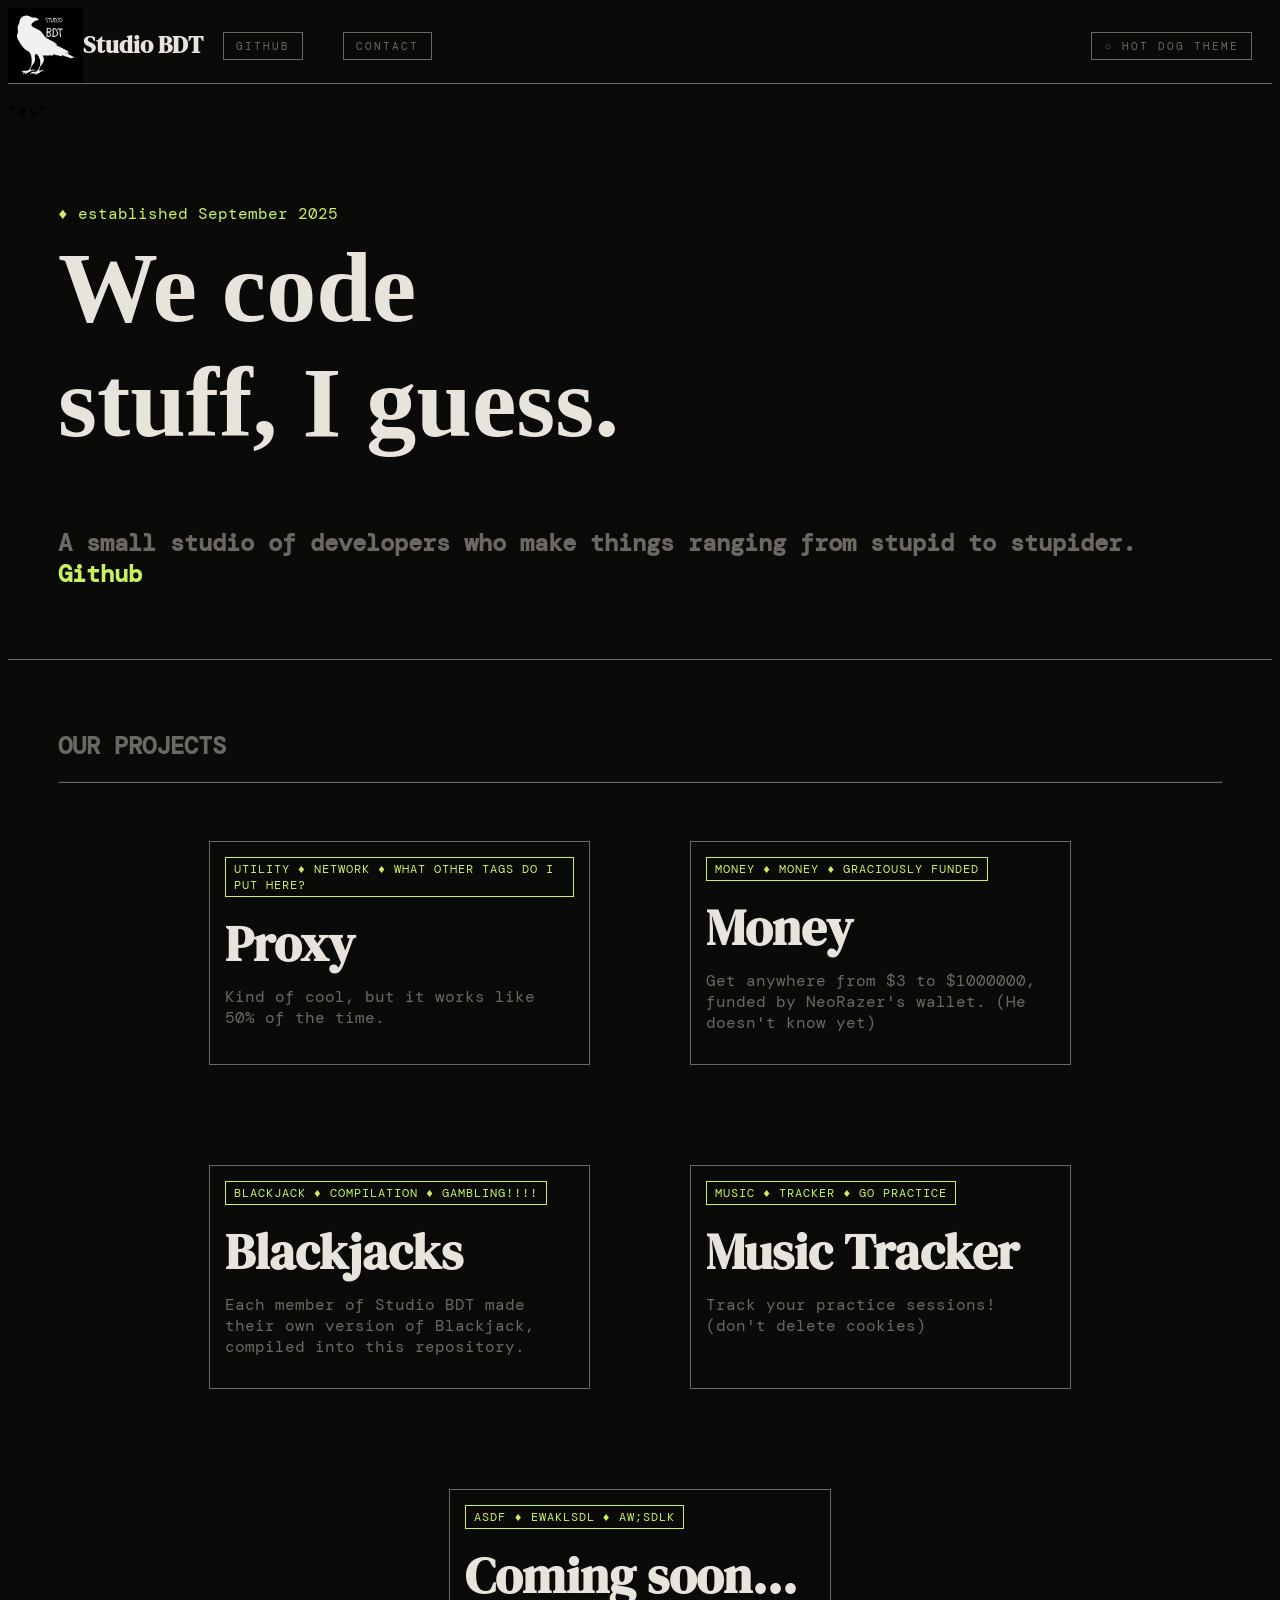
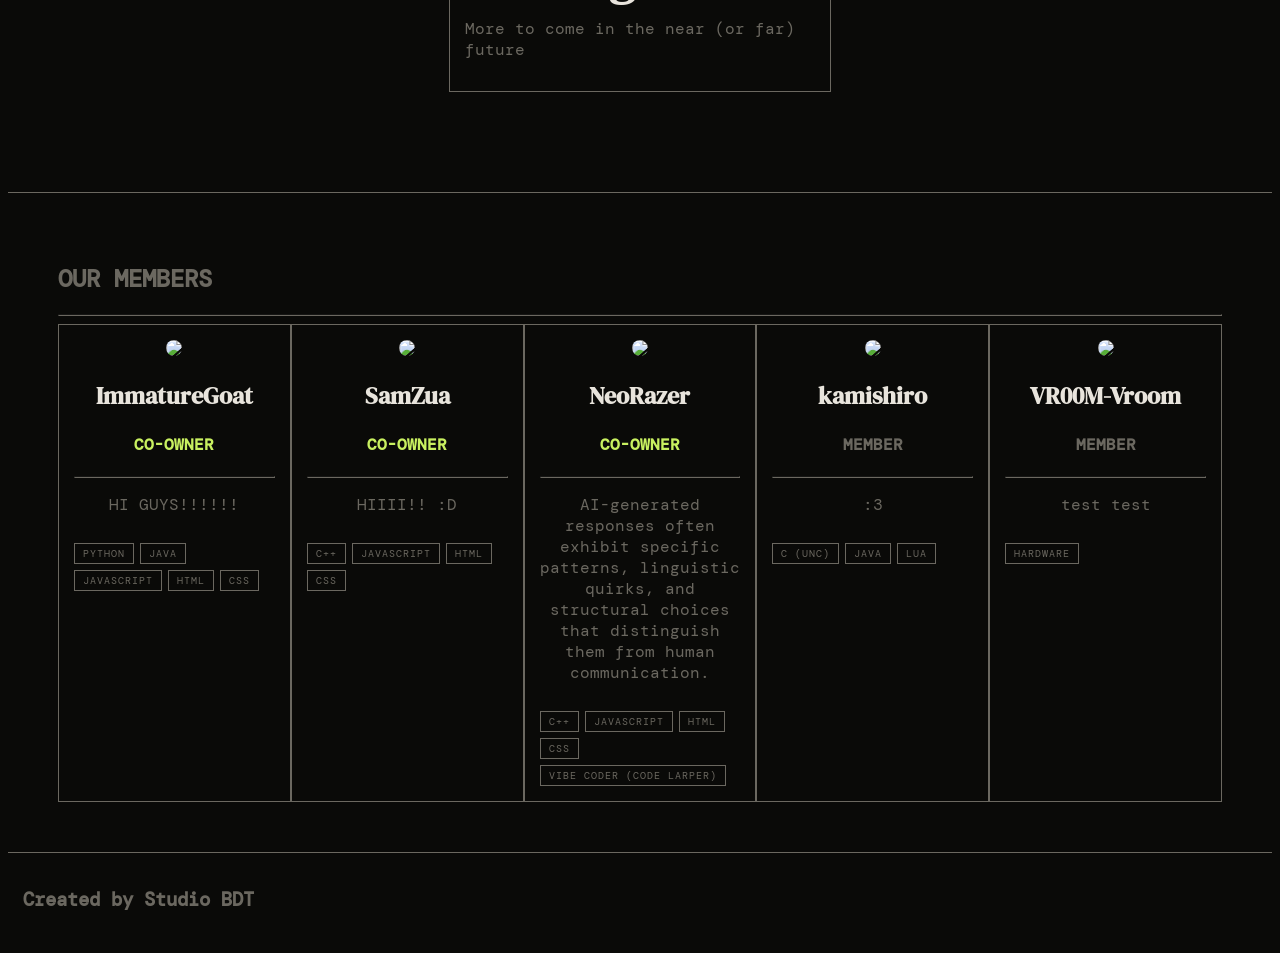
==== index.html @ c5615174 "linked indv cards" ====
<!-- guys start working -->
<!DOCTYPE html>
<html lang="en">
<head>
    <meta charset="UTF-8">
    <meta name="viewport" content="width=device-width, initial-scale=1.0">

    <link rel="icon" href="bdt-logo.png" type="image/x-icon">
    <link rel="stylesheet" href="styles.css">

    <title>Studio BDT</title>
</head>
<body>
    <nav>
        <img src="bdt-logo.png">
        <h1 class="serif">Studio BDT</h1>
        <a class="mono border-animation" href="https://github.com/studio-bdt">Github</a>
        <a class="mono border-animation" href="https://docs.google.com/forms/d/e/1FAIpQLSflNZAEpSGVpIdIn2CWD-7pyE_ZTtMpRmG-bvJq_-3tME3ozg/viewform?usp=publish-editor">Contact</a>

        <button class="toggle mono border-animation">○ Hot dog theme</button>
    </nav>

    <p class="mono">test</p>

    <div class="hero">
        <p class="mono">♦ established September 2025</p>
        <h1>We code stuff, I guess. </h1>
        <h2 class="mono">A small studio of developers who make things ranging from stupid to stupider. <a class="github" href="https://github.com/studio-bdt">Github</a></h2>
    </div>

    <div class="projects">
        <h2 class="mono">OUR PROJECTS</h2> 

        <hr>

        <div class="cardholder">
            <div class="card card-animation">
                <span class="mono tag">Utility ♦ Network ♦ What other tags do I put here?</span>
                <h2 class="serif">Proxy</h2>
                <p class="mono">Kind of cool, but it works like 50% of the time. </p>
                <a class="card-link" href="https://bdt-asdf.vercel.app"></a>
            </div>
            </a>

            <div class="card card-animation">
                <span class="mono tag">Money ♦ Money ♦ Graciously funded</span>
                <h2 class="serif">Money</h2>
                <p class="mono">Get anywhere from $3 to $1000000, funded by NeoRazer's wallet. (He doesn't know yet)</p>
                <a class="card-link" href="money.html"></a>
            </div>

            <div class="card card-animation">
                <span class="mono tag">Blackjack ♦ Compilation ♦ GAMBLING!!!!</span>
                <h2 class="serif">Blackjacks</h2>
                <p class="mono">Each member of Studio BDT made their own version of Blackjack, compiled into this repository. </p>
                <a class="card-link" href="https://github.com/studio-bdt/blackjacks"></a>
            </div>

            <div class="card card-animation">
                <span class="mono tag">Music ♦ Tracker ♦ Go practice</span>
                <h2 class="serif">Music Tracker</h2>
                <p class="mono">Track your practice sessions! (don't delete cookies)</p>
                <a class="card-link" href="https://studio-bdt.github.io/goon6"></a>
            </div>

            <div class="card card-animation">
                <span class="mono tag">asdf ♦ ewaklsdl ♦ aw;sdlk</span>
                <h2 class="serif">Coming soon...</h2>
                <p class="mono">More to come in the near (or far) future</p>
            </div>
        </div>
    </div>

    <div class="members">
        <h2 class="mono">OUR MEMBERS</h2> 
        
        <hr>

        <div class="memberholder">

            <div class="member card-animation">
                <a class="card-link" href="https://github.com/octaviustheking"></a>
                <img src="https://avatars.githubusercontent.com/u/63555728?v=4">
                <h2 class="serif">ImmatureGoat</h2>
                <h4 class="mono ownertag">Co-owner</h4>
                <hr>

                <p class="mono gray">HI GUYS!!!!!!</p>

                <div class="skills">
                    <span class="skill border-animation">Python</span>
                    <span class="skill border-animation">Java</span>
                    <span class="skill border-animation">JavaScript</span>
                    <span class="skill border-animation">HTML</span>
                    <span class="skill border-animation">CSS</span>
                </div>
            </div>

            <div class="member card-animation">
                <a class="card-link" href="https://github.com/SamuelHZhuang"></a>
                <img src="https://avatars.githubusercontent.com/u/221687211?v=4">
                <h2 class="serif">SamZua</h2>
                <h4 class="mono ownertag">Co-owner</h4>
                <hr>
                <p class="mono gray">HIIII!! :D</p>

                <div class="skills">
                    <span class="skill border-animation">C++</span>
                    <span class="skill border-animation">JavaScript</span>
                    <span class="skill border-animation">HTML</span>
                    <span class="skill border-animation">CSS</span>
                </div>
            </div>

            <div class="member card-animation">
                <a class="card-link" href="https://github.com/NeoRazer504"></a>
                <img src="https://avatars.githubusercontent.com/u/213944940?v=4">
                <h2 class="serif">NeoRazer</h2>
                <h4 class="mono ownertag">Co-owner</h4>
                <hr>
                <p class="mono gray">AI-generated responses often exhibit specific patterns, linguistic quirks, and structural choices that distinguish them from human communication.</p>
                
                <div class="skills">
                    <span class="skill border-animation">C++</span>
                    <span class="skill border-animation">JavaScript</span>
                    <span class="skill border-animation">HTML</span>
                    <span class="skill border-animation">CSS</span>
                    <span class="skill border-animation">Vibe Coder (code larper)</span>
                </div>
            </div>

            <div class="member card-animation">
                <a class="card-link" href="https://github.com/kamishiro-624"></a>
                <img src="https://avatars.githubusercontent.com/u/246406243?v=4">
                <h2 class="serif">kamishiro</h2>
                <h4 class="mono membertag">Member</h4>
                <hr>
                <p class="mono gray">:3</p>
                <div class="skills">
                    <span class="skill border-animation">C (unc)</span>
                    <span class="skill border-animation">Java</span>
                    <span class="skill border-animation">Lua</span>
                </div>
            </div>

            <div class="member card-animation">
                <a class="card-link" href="https://github.com/VR00M-Vroom"></a>
                <img src="https://avatars.githubusercontent.com/u/214061269?v=4">
                <h2 class="serif">VR00M-Vroom</h2>
                <h4 class="mono membertag">Member</h4>
                <hr>
                <p class="mono gray">test test</p>

                <div class="skills">
                    <span class="skill border-animation">Hardware</span>
                </div>
            </div>

        </div>
    </div>

    <footer>
        <h3 class="mono">Created by Studio BDT</h3>
    </footer>

    <script src="script.js"></script>
</body>
</html>
---- styles.css ----
@import url('https://fonts.googleapis.com/css2?family=DM+Serif+Display:ital@0;1&family=DM+Mono:wght@400;500&display=swap');

/* use this for normal text */
.mono {
    font-family: 'DM Mono', monospace;
}

.gray {
    color: #6b6860;
}

/* use ts for headings */
.serif {
    font-family: 'DM Serif Display', serif;
}

body {
    background-color: #0a0a08;
}

nav {
    position: sticky;
    top: 0;
    z-index: 1000;
    background-color: #0a0a08;
    color: #e8e4dc;
    display: flex;
    border-bottom: thin solid #6b6860;
    justify-content: left;
}

nav a {
    color: #6b6860;
    border: thin solid #6b6860;
    text-decoration: none;
    font-family: 'DM Mono', monospace;
    font-size: 11px;
    letter-spacing: 2px;
    text-transform: uppercase;
    padding: 6px 12px;
    margin: auto 20px auto;
    position: relative;
}
/* 
nav a::before {
  content: "";
  position: absolute;
  background: #6b6860;
  border-color: #c8f060;
  color: #0a0a08;
  width: 0;
  height: 100%;
  left: 0;
  top: 0;
  z-index: -1;
  transition: width 0.3s ease-in-out;
} */

.border-animation {
    transition: all 0.3s ease-in-out;
}

.border-animation:hover {
    z-index: 1;
    border-color: #c8f060;
    color: #c8f060;
}

.border-animation:hover::before {
    width: 100%;
}
/* 
nav a:hover {
    border-color: #c8f060;
    color: #c8f060;
    transition: background-color 0.2s;
} */

nav img {
    width: 75px;
    filter: invert(100%);
}

.toggle {
    display: flex;
    align-items: center;
    gap: 8px;
    font-family: 'DM Mono', monospace;
    font-size: 11px;
    letter-spacing: 2px;
    text-transform: uppercase;
    color: #6b6860;
    border: thin solid #6b6860;
    padding: 6px 12px;
    margin: auto 20px auto auto;
    cursor: pointer;
    background: none;
    user-select: none;
}

/* .toggle:hover {
    border-color: #c8f060;
    color: #c8f060;
    transition: background-color 0.2s;
} */

.hero {
    padding: 50px;
    border-bottom: thin solid #6b6860;
}

.hero h1 {
    color: #e8e4dc;
    font-size: 100px;
    width: 50%;
    margin-top: -10px;
}

.hero p {
    color: #c8f060;
}

.hero a {
    color: #c8f060;
    text-decoration: none;
}

.hero h2 {
    color: #6b6860;
}

.github {
    text-decoration: none;
    transition: 0.4s;
    position: relative;
}

.github::before {
    content: "";
    position: absolute;
    width: 0;
    height: 4px;
    background-color: #c8f060;
    bottom: 0;
    left: 0;
    transition: width 0.4s;
}

.github:hover::before {
    width: 100%;
}

.projects {
    padding: 50px;
    border-bottom: thin solid #6b6860;
}

.projects h2 {
    color: #6b6860;
}

hr {
    border-color: #6b6860;
}

.cardholder {
    display: flex;
    flex-wrap: wrap;
    justify-content: center;
}

.card {
    margin: 50px;
    border: thin solid #6b6860;
    padding: 15px;
    width: 30%;
    overflow: hidden;
    display: flex;
    flex-direction: column;
    position: relative;
}

/* .card:hover {
    background-color: #111110;
} */

.card-animation {
    position: relative;
    overflow: hidden;
    transition: all 0.3s ease-in-out;
    text-decoration: none;
    z-index: 1;
}

/* change the hover  color cuz rn it looks kinda ugly */

.card-animation::before,
.card-animation::after {
  content: "";
  position: absolute;
  width: 0;
  height: 0;
  border-radius: 50%;
  background: #1e1e19; 
  z-index: -1;
  opacity: 0;
  transition: all 0.4s ease-out;
}

.card-animation::before {
  top: 0;
  left: 0;
}

.card-animation::after {
  bottom: 0;
  right: 0;
}

.card-animation:hover::before,
.card-animation:hover::after {
  width: 200%;
  height: 200%;
  opacity: 0.6;
  transition: all 0.4s ease-out;
}

.card-animation:hover::before {
  top: -50%;
  left: -50%;
}

.card-animation:hover::after {
  bottom: -50%;
  right: -50%;
}

.card-link {
    content: "";
    position: absolute;
    top: 0;
    right: 0;
    bottom: 0;
    left: 0;
    z-index: 1;
}

.tag {
    display: inline-block;
    align-self: flex-start;
    font-size: 12px;
    letter-spacing: 1px;
    text-transform: uppercase;
    border: 1px solid #c8f060;
    padding: 3px 8px;
    color: #c8f060;
    white-space: normal;
    word-break: break-word;
    margin-bottom: 12px;
}

.card h2 {
    color: #e8e4dc;
    font-size: 50px;
    margin-top: 0;
    margin-bottom: 8px;
}

.card p {
    color: #6b6860;
    margin-top: 0;
}

.card a {
    color: #6b6860;
}

.card a:hover {
    color: #c8f060;
    transition: background-color 0.2s;
}

.members {
    padding: 50px;
    border-bottom: thin solid #6b6860;
}

.memberholder {
    display: flex;
    justify-content: center;
}

.member {
    padding: 15px;
    border: thin solid #6b6860;
    width: 300px;
    text-align: center;
    transition: all 0.3s ease-in-out;
}

.member:hover {
    background-color: #111110;
}

.members h2 {
    color: #6b6860;
}

.member img {
    width: 100px;
    border-radius: 50%;
}

.member h2 {
    color: #e8e4dc;
}

.member a {
    color: #6b6860;
    text-decoration: none;
    transition: all 0.3s ease-in-out;
}

.member a:hover {
    color: #c8f060;
}

.ownertag {
    text-transform: uppercase;
    color: #c8f060;
}

.membertag {
    text-transform: uppercase;
    color: #6b6860;
}

.skills {
    display: flex;
    flex-wrap: wrap;
    gap: 6px;
    margin-top: auto;
    padding-top: 12px;
}

.skill {
    display: inline-block;
    font-size: 10px;
    letter-spacing: 1px;
    text-transform: uppercase;
    border: 1px solid #6b6860;
    padding: 3px 8px;
    color: #6b6860;
    font-family: 'DM Mono', monospace;
}

footer {
    padding: 15px;
    color: #6b6860
}

body.hotdog {
    background-color: #c8240c;
}

body.hotdog nav {
    background-color: #c8240c;
    border-color: #ff6b3d;
}

body.hotdog nav a,
body.hotdog .toggle {
    color: #ffe44d;
    border-color: #ffe44d;
}

body.hotdog nav a:hover,
body.hotdog .toggle:hover {
    color: #ffffff;
    border-color: #ffffff;
    transition: background-color 0.2s;
}

body.hotdog nav img {
    filter: invert(90%) sepia(80%) saturate(400%) hue-rotate(340deg);
}

body.hotdog .hero {
    border-color: #ff6b3d;
}

body.hotdog .hero h1 {
    color: #ffe44d;
}

body.hotdog .hero p,
body.hotdog .hero a {
    color: #ffffff;
}

body.hotdog .hero h2 {
    color: #ff6b3d;
}

body.hotdog .projects {
    border-color: #ff6b3d;
}

body.hotdog .projects h2 {
    color: #ff6b3d;
}

body.hotdog .card {
    border-color: #ff6b3d;
    background-color: #a81e09;
}

body.hotdog .card h2 {
    color: #ffe44d;
}

body.hotdog .card p {
    color: #ffb347;
}

body.hotdog .card a {
    color: #ff6b3d
}

body.hotdog .card a:hover {
    color: #ffffff;
    transition: background-color 0.2s;
}

body.hotdog .tag {
    color: #ffe44d;
    border-color: #ffe44d;
}

body.hotdog .members {
    border-color: #ff6b3d;
}

body.hotdog .members h2 {
    color: #ff6b3d;
}

body.hotdog .member {
    border-color: #ff6b3d;
    background-color: #a81e09;
}

body.hotdog .member h2 {
    color: #ffe44d;
}

body.hotdog .member a {
    color: #ffb347;
}

body.hotdog .member a:hover {
    color: #ffffff;
    transition: background-color 0.2s;
}

body.hotdog .ownertag {
    color: #ffe44d;
}

body.hotdog .membertag {
    color: #ffb347;
}

body.hotdog .skills {
    border-color: #ff6b3d;
}

body.hotdog .skill {
    color: #ffb347;
    border-color: #ff6b3d;
}

body.hotdog hr {
    border-color: #ff6b3d;
}

body.hotdog footer {
    color: #ff6b3d;
}

@media (max-width: 1024px) {
    .card {
        width: 40%;
    }
}

@media (max-width: 768px) {
    nav {
        flex-wrap: wrap;
        padding: 10px;
        gap: 8px;
        align-items: center;
    }

    nav img {
        width: 55px;
    }

    nav h1 {
        font-size: 20px;
        margin-right: auto;
    }

    nav a {
        margin: 0;
        font-size: 10px;
    }

    .toggle {
        margin: 0;
        font-size: 10px;
    }

    .hero {
        padding: 30px;
    }

    .hero h1 {
        font-size: 60px;
        width: 100%;
    }

    .projects {
        padding: 30px;
    }

    .cardholder {
        flex-direction: column;
        align-items: center;
    }

    .card {
        width: 85%;
        margin: 15px auto;
    }

    .members {
        padding: 30px;
    }

    .memberholder {
        flex-direction: column;
        align-items: center;
        gap: 20px;
    }

    .member {
        width: 85%;
    }
}

@media (max-width: 480px) {
    .hero h1 {
        font-size: 42px;
    }

    .card h2 {
        font-size: 36px;
    }

    nav img {
        width: 45px;
    }
}
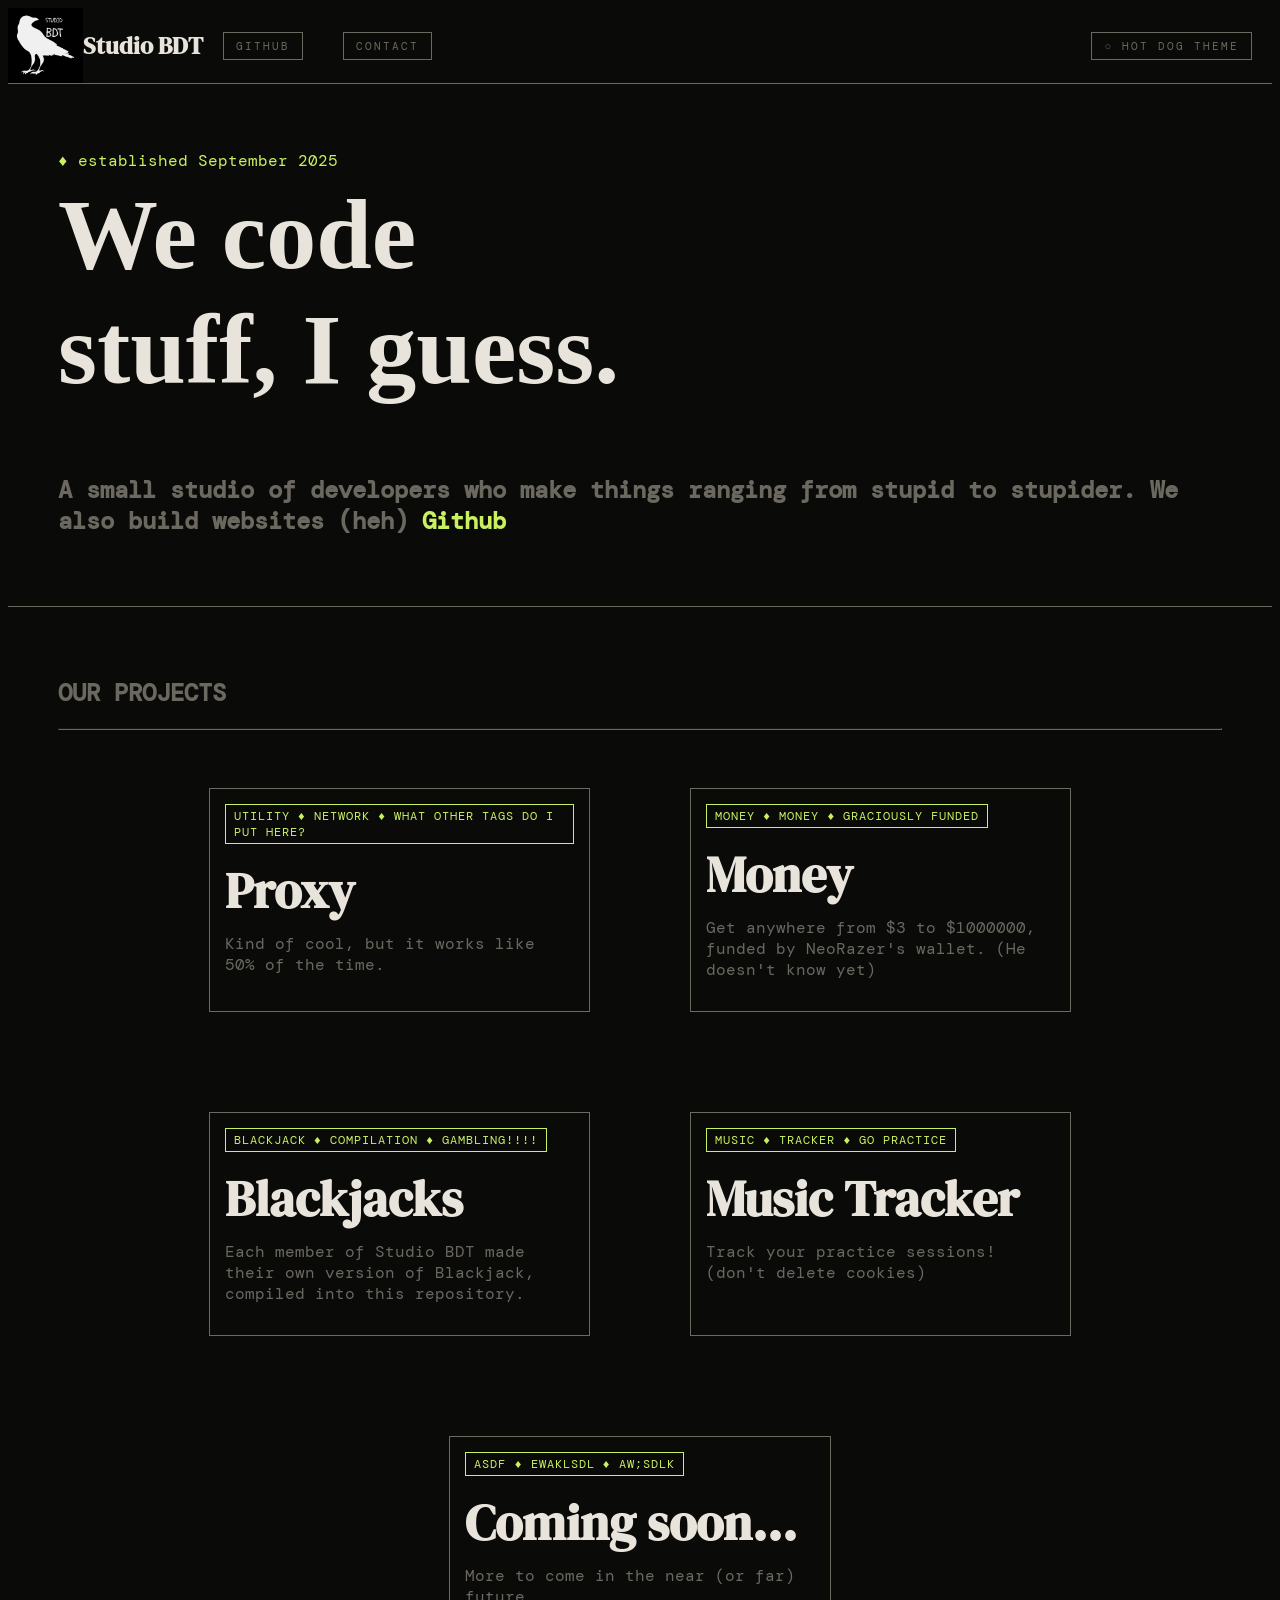
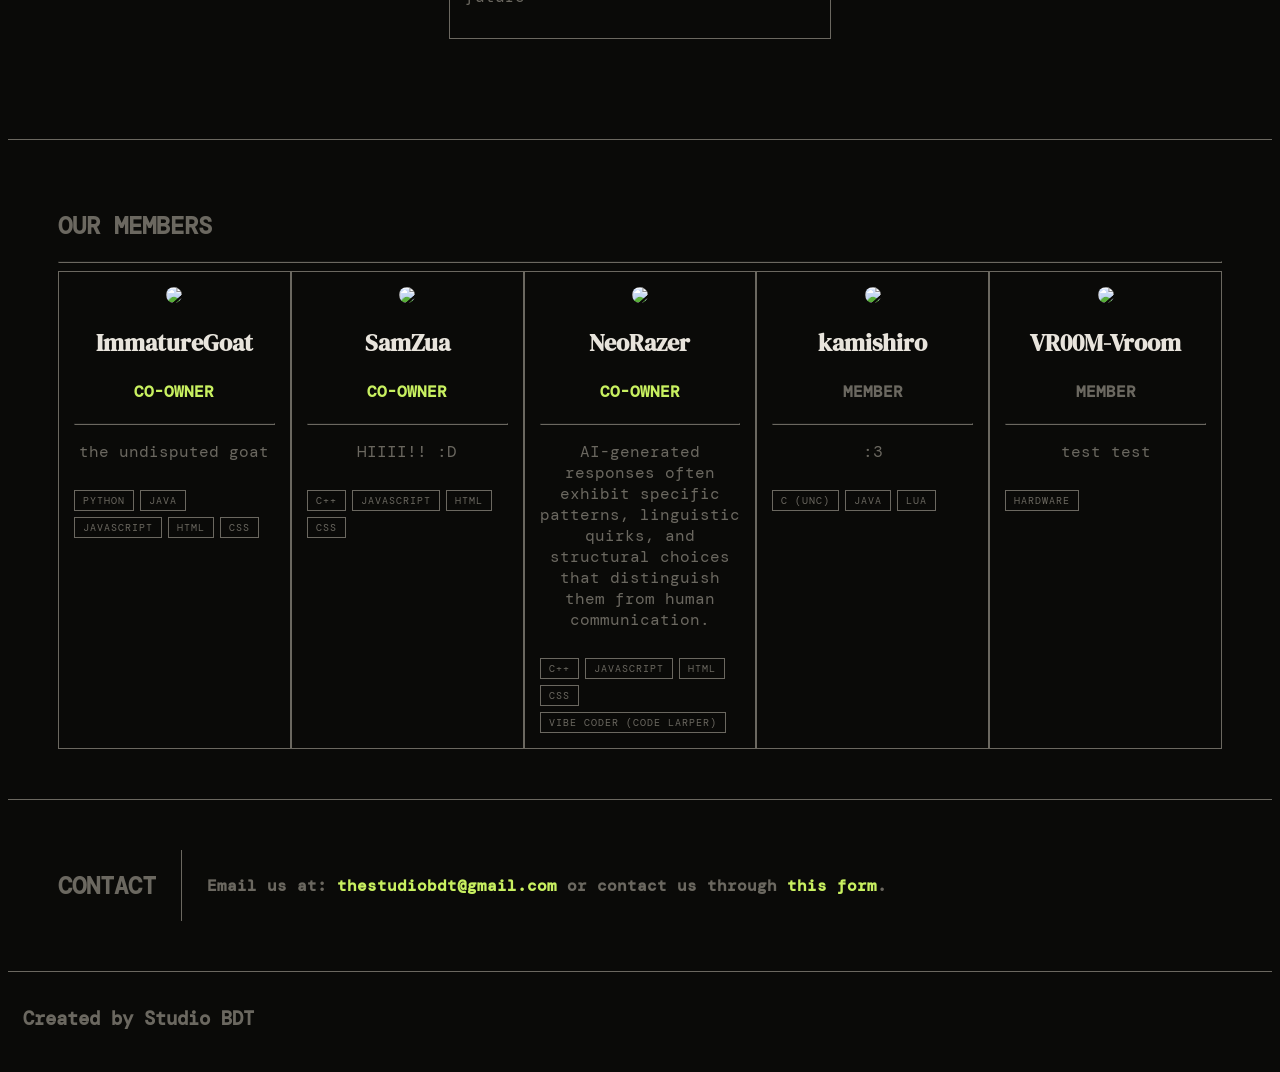
==== commit 996e3287: "contact" ====
--- a/index.html
+++ b/index.html
@@ -14,18 +14,16 @@
     <nav>
         <img src="bdt-logo.png">
         <h1 class="serif">Studio BDT</h1>
-        <a class="mono border-animation" href="https://github.com/studio-bdt">Github</a>
-        <a class="mono border-animation" href="https://docs.google.com/forms/d/e/1FAIpQLSflNZAEpSGVpIdIn2CWD-7pyE_ZTtMpRmG-bvJq_-3tME3ozg/viewform?usp=publish-editor">Contact</a>
+        <a class="mono border-animation" href="https://github.com/studio-bdt" target="_blank">Github</a>
+        <a class="mono border-animation" href="#contact">Contact</a>
 
         <button class="toggle mono border-animation">○ Hot dog theme</button>
     </nav>
 
-    <p class="mono">test</p>
-
     <div class="hero">
         <p class="mono">♦ established September 2025</p>
         <h1>We code stuff, I guess. </h1>
-        <h2 class="mono">A small studio of developers who make things ranging from stupid to stupider. <a class="github" href="https://github.com/studio-bdt">Github</a></h2>
+        <h2 class="mono">A small studio of developers who make things ranging from stupid to stupider. We also build websites (heh) <a class="github" href="https://github.com/studio-bdt" target="_blank">Github</a></h2>
     </div>
 
     <div class="projects">
@@ -38,7 +36,7 @@
                 <span class="mono tag">Utility ♦ Network ♦ What other tags do I put here?</span>
                 <h2 class="serif">Proxy</h2>
                 <p class="mono">Kind of cool, but it works like 50% of the time. </p>
-                <a class="card-link" href="https://bdt-asdf.vercel.app"></a>
+                <a class="card-link" href="https://bdt-asdf.vercel.app" target="_blank"></a>
             </div>
             </a>
 
@@ -46,21 +44,21 @@
                 <span class="mono tag">Money ♦ Money ♦ Graciously funded</span>
                 <h2 class="serif">Money</h2>
                 <p class="mono">Get anywhere from $3 to $1000000, funded by NeoRazer's wallet. (He doesn't know yet)</p>
-                <a class="card-link" href="money.html"></a>
+                <a class="card-link" href="money.html" target="_blank"></a>
             </div>
 
             <div class="card card-animation">
                 <span class="mono tag">Blackjack ♦ Compilation ♦ GAMBLING!!!!</span>
                 <h2 class="serif">Blackjacks</h2>
                 <p class="mono">Each member of Studio BDT made their own version of Blackjack, compiled into this repository. </p>
-                <a class="card-link" href="https://github.com/studio-bdt/blackjacks"></a>
+                <a class="card-link" href="https://github.com/studio-bdt/blackjacks" target="_blank"></a>
             </div>
 
             <div class="card card-animation">
                 <span class="mono tag">Music ♦ Tracker ♦ Go practice</span>
                 <h2 class="serif">Music Tracker</h2>
                 <p class="mono">Track your practice sessions! (don't delete cookies)</p>
-                <a class="card-link" href="https://studio-bdt.github.io/goon6"></a>
+                <a class="card-link" href="https://studio-bdt.github.io/goon6" target="_blank"></a>
             </div>
 
             <div class="card card-animation">
@@ -79,13 +77,13 @@
         <div class="memberholder">
 
             <div class="member card-animation">
-                <a class="card-link" href="https://github.com/octaviustheking"></a>
+                <a class="card-link" href="https://github.com/octaviustheking" target="_blank"></a>
                 <img src="https://avatars.githubusercontent.com/u/63555728?v=4">
-                <h2 class="serif">ImmatureGoat</h2>
-                <h4 class="mono ownertag">Co-owner</h4>
+                <h2 class="serif z2">ImmatureGoat</h2>
+                <h4 class="mono ownertag z2">Co-owner</h4>
                 <hr>
 
-                <p class="mono gray">HI GUYS!!!!!!</p>
+                <p class="mono gray z2 bruh">the undisputed goat</p>
 
                 <div class="skills">
                     <span class="skill border-animation">Python</span>
@@ -97,12 +95,12 @@
             </div>
 
             <div class="member card-animation">
-                <a class="card-link" href="https://github.com/SamuelHZhuang"></a>
+                <a class="card-link" href="https://github.com/SamuelHZhuang" target="_blank"></a>
                 <img src="https://avatars.githubusercontent.com/u/221687211?v=4">
-                <h2 class="serif">SamZua</h2>
-                <h4 class="mono ownertag">Co-owner</h4>
+                <h2 class="serif z2">SamZua</h2>
+                <h4 class="mono ownertag z2">Co-owner</h4>
                 <hr>
-                <p class="mono gray">HIIII!! :D</p>
+                <p class="mono gray z2 bruh">HIIII!! :D</p>
 
                 <div class="skills">
                     <span class="skill border-animation">C++</span>
@@ -113,12 +111,12 @@
             </div>
 
             <div class="member card-animation">
-                <a class="card-link" href="https://github.com/NeoRazer504"></a>
+                <a class="card-link" href="https://github.com/NeoRazer504" target="_blank"></a>
                 <img src="https://avatars.githubusercontent.com/u/213944940?v=4">
-                <h2 class="serif">NeoRazer</h2>
-                <h4 class="mono ownertag">Co-owner</h4>
+                <h2 class="serif z2">NeoRazer</h2>
+                <h4 class="mono ownertag z2">Co-owner</h4>
                 <hr>
-                <p class="mono gray">AI-generated responses often exhibit specific patterns, linguistic quirks, and structural choices that distinguish them from human communication.</p>
+                <p class="mono gray z2 bruh">AI-generated responses often exhibit specific patterns, linguistic quirks, and structural choices that distinguish them from human communication.</p>
                 
                 <div class="skills">
                     <span class="skill border-animation">C++</span>
@@ -130,12 +128,12 @@
             </div>
 
             <div class="member card-animation">
-                <a class="card-link" href="https://github.com/kamishiro-624"></a>
+                <a class="card-link" href="https://github.com/kamishiro-624" target="_blank"></a>
                 <img src="https://avatars.githubusercontent.com/u/246406243?v=4">
-                <h2 class="serif">kamishiro</h2>
-                <h4 class="mono membertag">Member</h4>
+                <h2 class="serif z2">kamishiro</h2>
+                <h4 class="mono membertag z2">Member</h4>
                 <hr>
-                <p class="mono gray">:3</p>
+                <p class="mono gray z2 bruh">:3</p>
                 <div class="skills">
                     <span class="skill border-animation">C (unc)</span>
                     <span class="skill border-animation">Java</span>
@@ -144,12 +142,12 @@
             </div>
 
             <div class="member card-animation">
-                <a class="card-link" href="https://github.com/VR00M-Vroom"></a>
+                <a class="card-link" href="https://github.com/VR00M-Vroom" target="_blank"></a>
                 <img src="https://avatars.githubusercontent.com/u/214061269?v=4">
-                <h2 class="serif">VR00M-Vroom</h2>
-                <h4 class="mono membertag">Member</h4>
+                <h2 class="serif z2">VR00M-Vroom</h2>
+                <h4 class="mono membertag z2">Member</h4>
                 <hr>
-                <p class="mono gray">test test</p>
+                <p class="mono gray z2 bruh">test test</p>
 
                 <div class="skills">
                     <span class="skill border-animation">Hardware</span>
@@ -159,6 +157,11 @@
         </div>
     </div>
 
+    <div id="contact">
+        <span id="contact-title"><h2 class="mono">CONTACT</h2></span>
+        <h4 class="mono">Email us at: <span style="color: #c8f060;">thestudiobdt@gmail.com</span></a> or contact us through <a href="https://docs.google.com/forms/d/e/1FAIpQLSfrkFXx9NNL8Zlu__5265CbKgCKhbBcRih7QrnXSi7fY8-h5w/viewform?usp=publish-editor" style="text-decoration: none; color: #c8f060;">this form</a>.</h4>
+    </div>
+
     <footer>
         <h3 class="mono">Created by Studio BDT</h3>
     </footer>
--- a/styles.css
+++ b/styles.css
@@ -12,6 +12,10 @@
 /* use ts for headings */
 .serif {
     font-family: 'DM Serif Display', serif;
+}
+
+html {
+  scroll-behavior: smooth;
 }
 
 body {
@@ -27,6 +31,7 @@
     display: flex;
     border-bottom: thin solid #6b6860;
     justify-content: left;
+    align-items: center;
 }
 
 nav a {
@@ -352,6 +357,34 @@
     padding: 3px 8px;
     color: #6b6860;
     font-family: 'DM Mono', monospace;
+    z-index: 2;
+}
+
+.z2 {
+    z-index: 2;
+    /* Ensures that card text is still selectable over the anchor wrapper containing the link and that hover effects display. */
+}
+
+#contact {
+    border-bottom: thin solid #6b6860;
+    display: flex;
+    padding: 50px;
+    align-items: center;
+}
+
+#contact-title {
+    border-right: thin solid #6b6860;
+}
+
+#contact h2 {
+    color: #6b6860;
+    margin-right: 25px;
+}
+
+#contact h4 {
+    margin-left: 25px;
+    color: #6b6860;
+    overflow-wrap: anywhere;
 }
 
 footer {
@@ -484,7 +517,32 @@
     border-color: #ff6b3d;
 }
 
+body.hotdog .bruh {
+    color: #ff6b3d;
+}
+
 body.hotdog footer {
+    color: #ff6b3d;
+}
+
+body.hotdog #contact {
+    border-bottom: thin solid #ff6b3d;
+    display: flex;
+    padding: 50px;
+    align-items: center;
+}
+
+body.hotdog #contact-title {
+    border-right: thin solid #ff6b3d;
+}
+
+body.hotdog #contact h2 {
+    color: #ff6b3d;
+    margin-right: 25px;
+}
+
+ body.hotdog #contact h4 {
+    margin-left: 25px;
     color: #ff6b3d;
 }
 
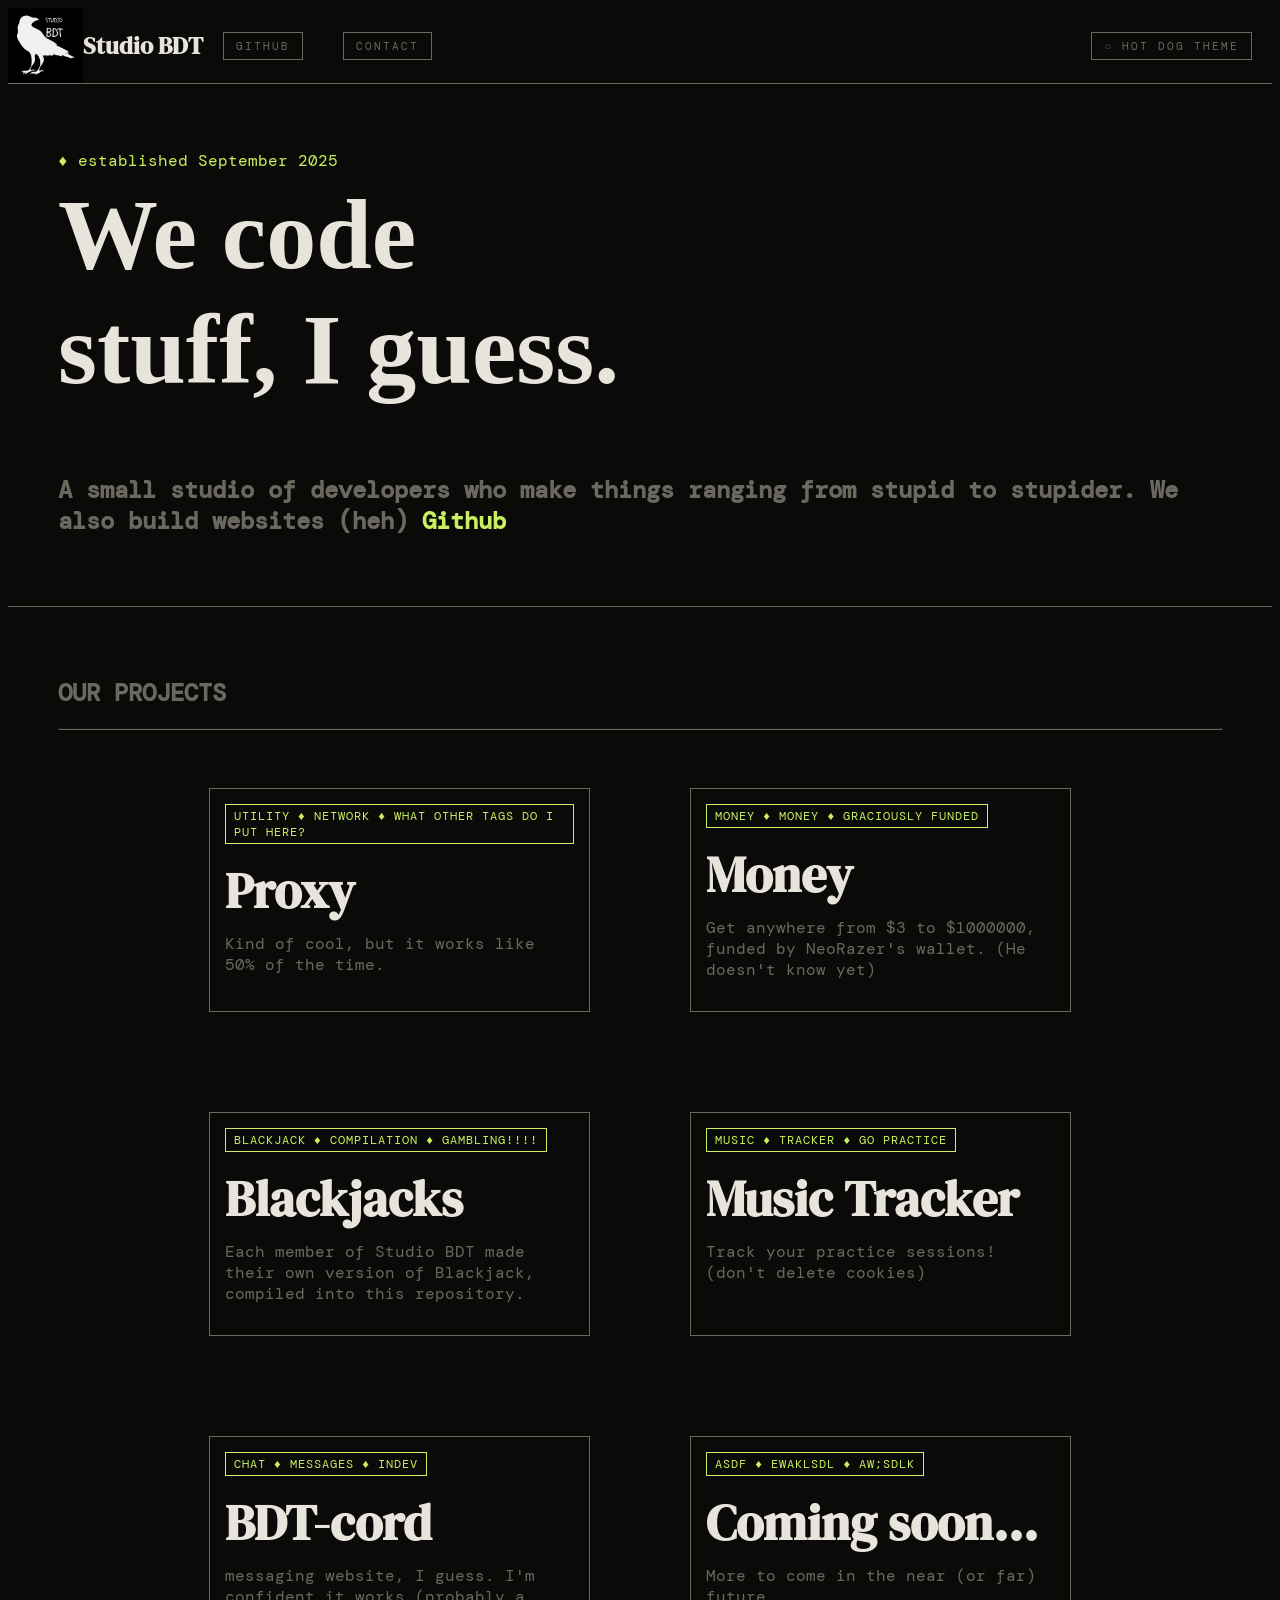
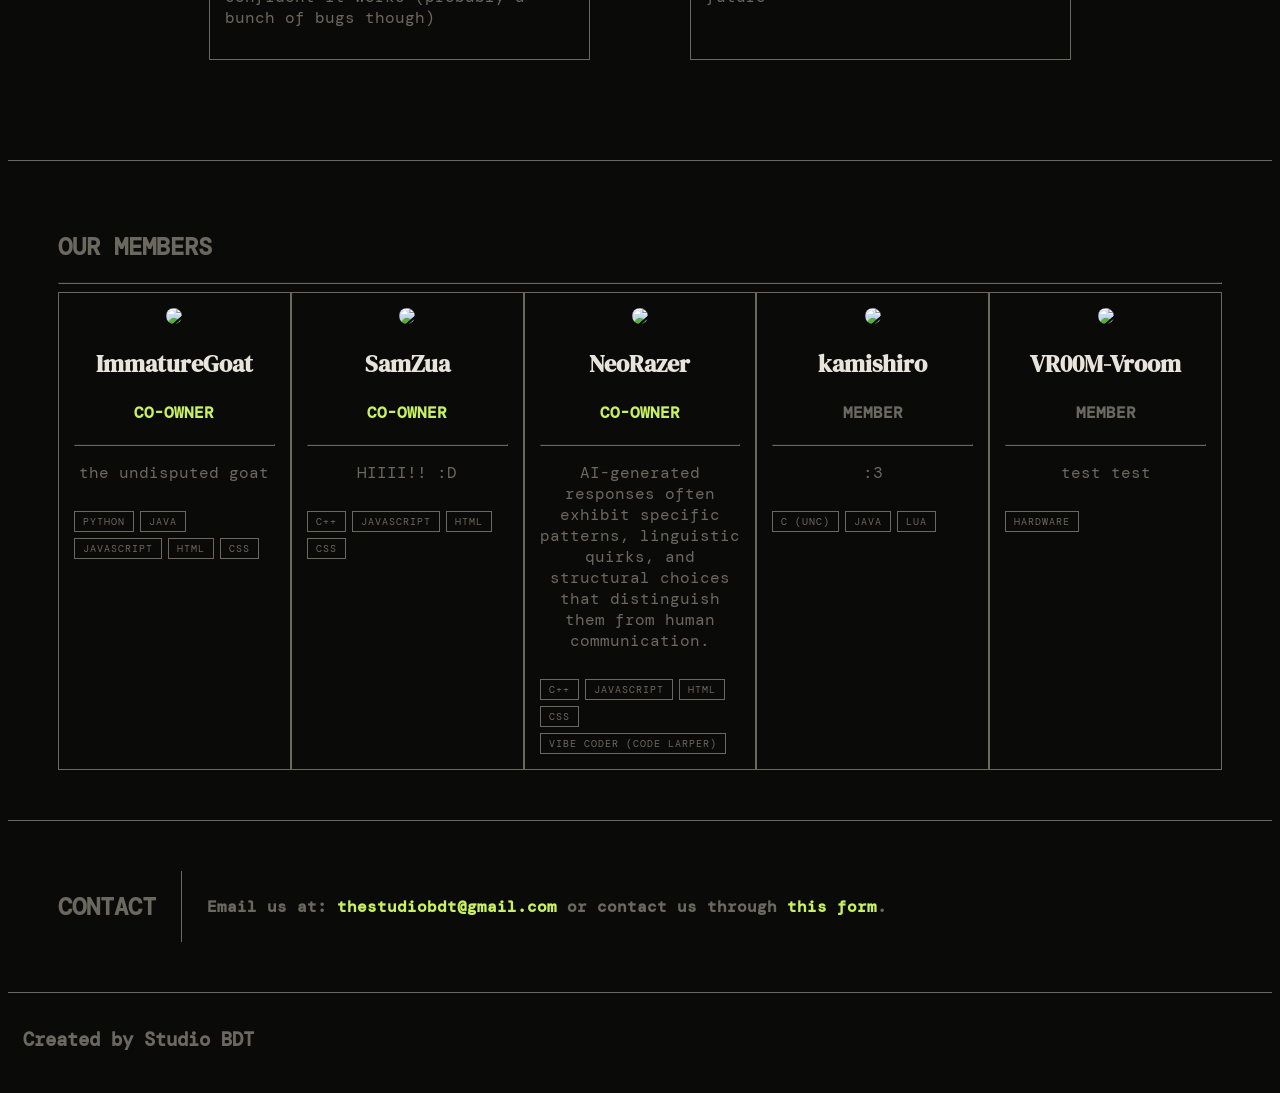
==== commit 858ab1e6: "add the cord" ====
--- a/index.html
+++ b/index.html
@@ -59,6 +59,13 @@
                 <h2 class="serif">Music Tracker</h2>
                 <p class="mono">Track your practice sessions! (don't delete cookies)</p>
                 <a class="card-link" href="https://studio-bdt.github.io/goon6" target="_blank"></a>
+            </div>
+
+            <div class="card card-animation">
+                <span class="mono tag">Chat ♦ Messages ♦ Indev</span>
+                <h2 class="serif">BDT-cord</h2>
+                <p class="mono">messaging website, I guess. I'm confident it works (probably a bunch of bugs though)</p>
+                <a class="card-link" href="https://bdt-cord.vercel.app" target="_blank"></a>
             </div>
 
             <div class="card card-animation">
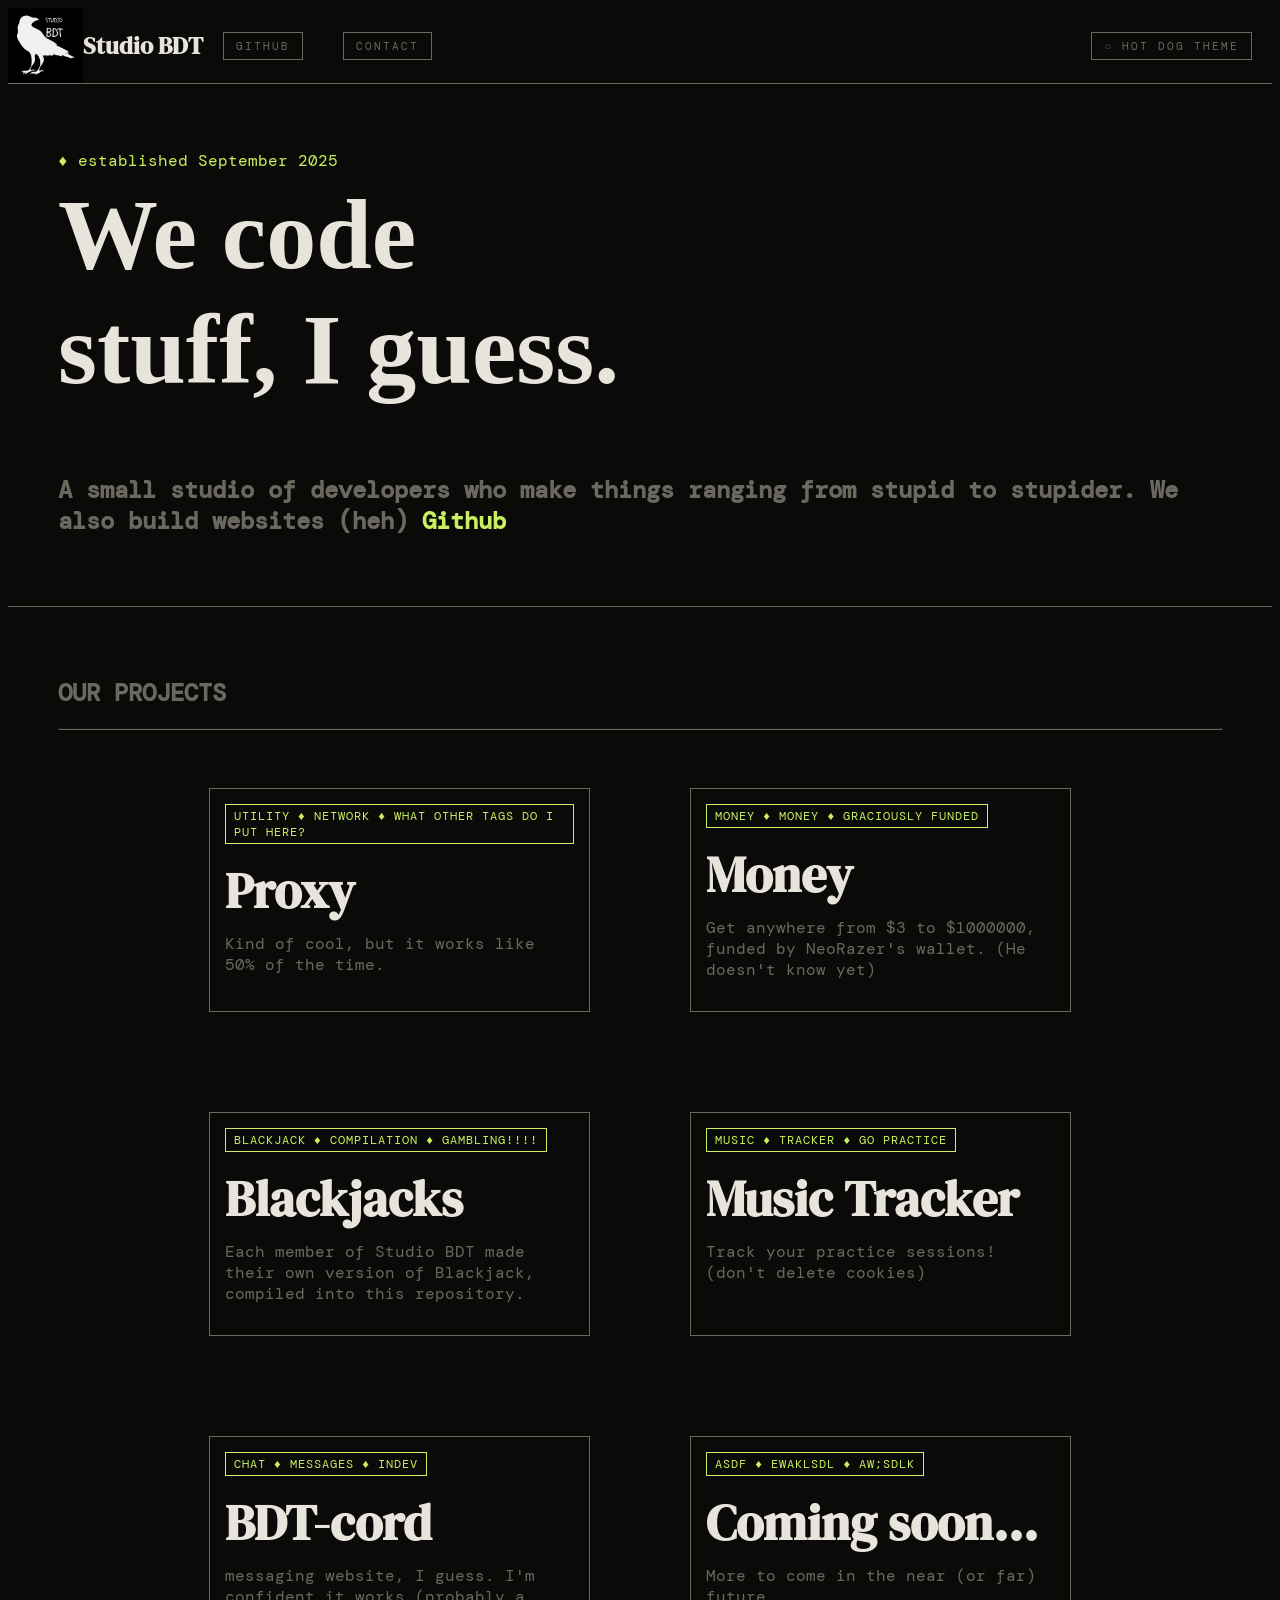
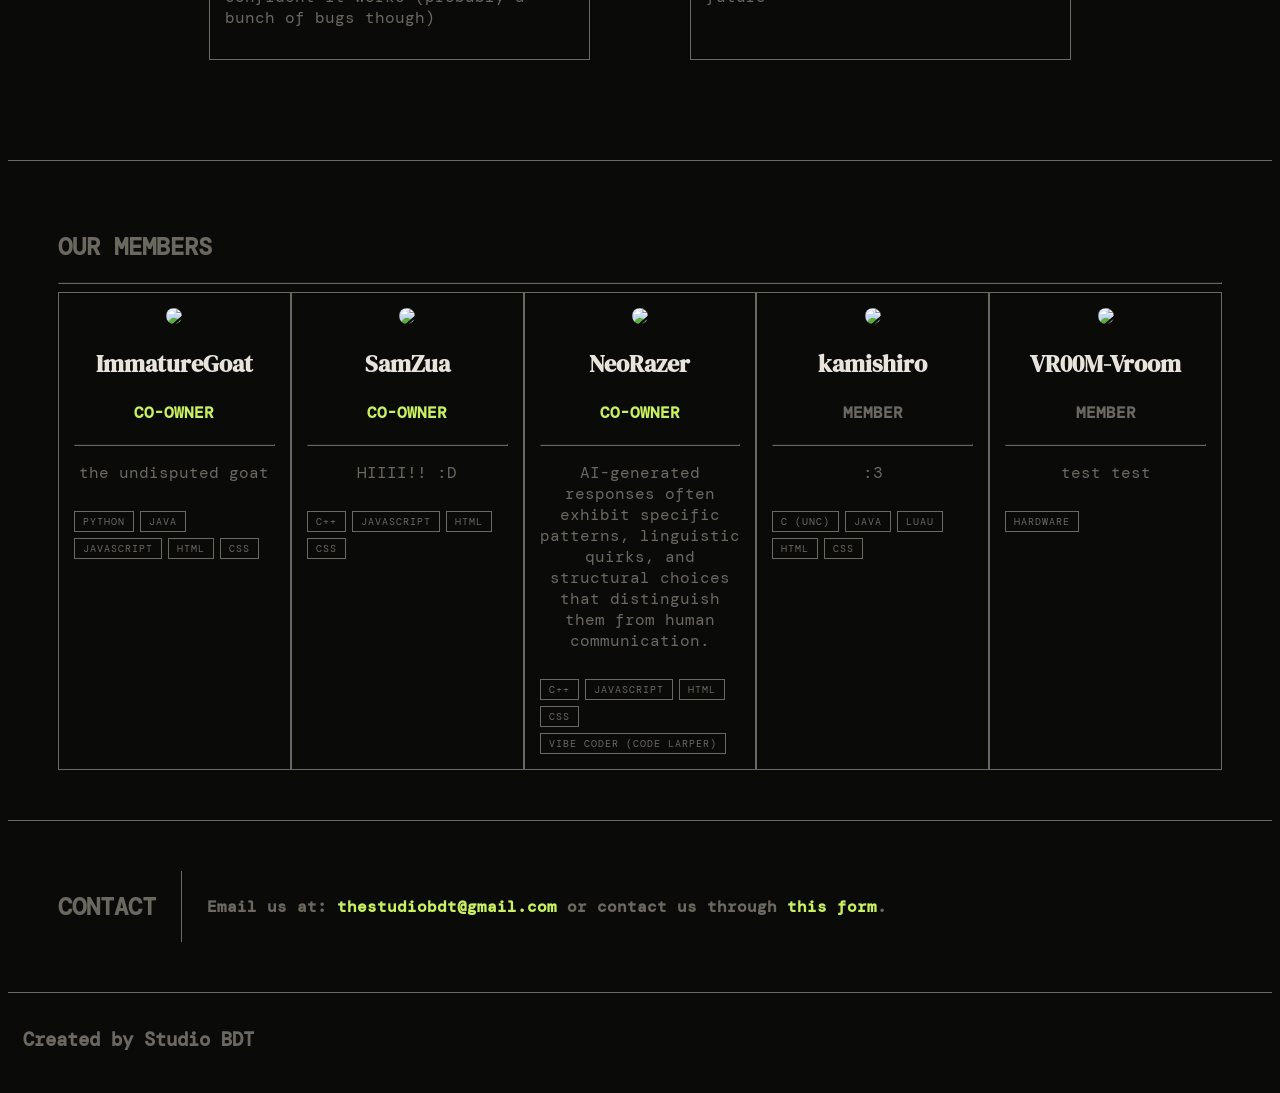
==== commit 8001d92e: "i fixed my skillz cuz im pro" ====
--- a/index.html
+++ b/index.html
@@ -144,7 +144,9 @@
                 <div class="skills">
                     <span class="skill border-animation">C (unc)</span>
                     <span class="skill border-animation">Java</span>
-                    <span class="skill border-animation">Lua</span>
+                    <span class="skill border-animation">Luau</span>
+                    <span class="skill border-animation">HTML</span>
+                    <span class="skill border-animation">CSS</span>
                 </div>
             </div>
 
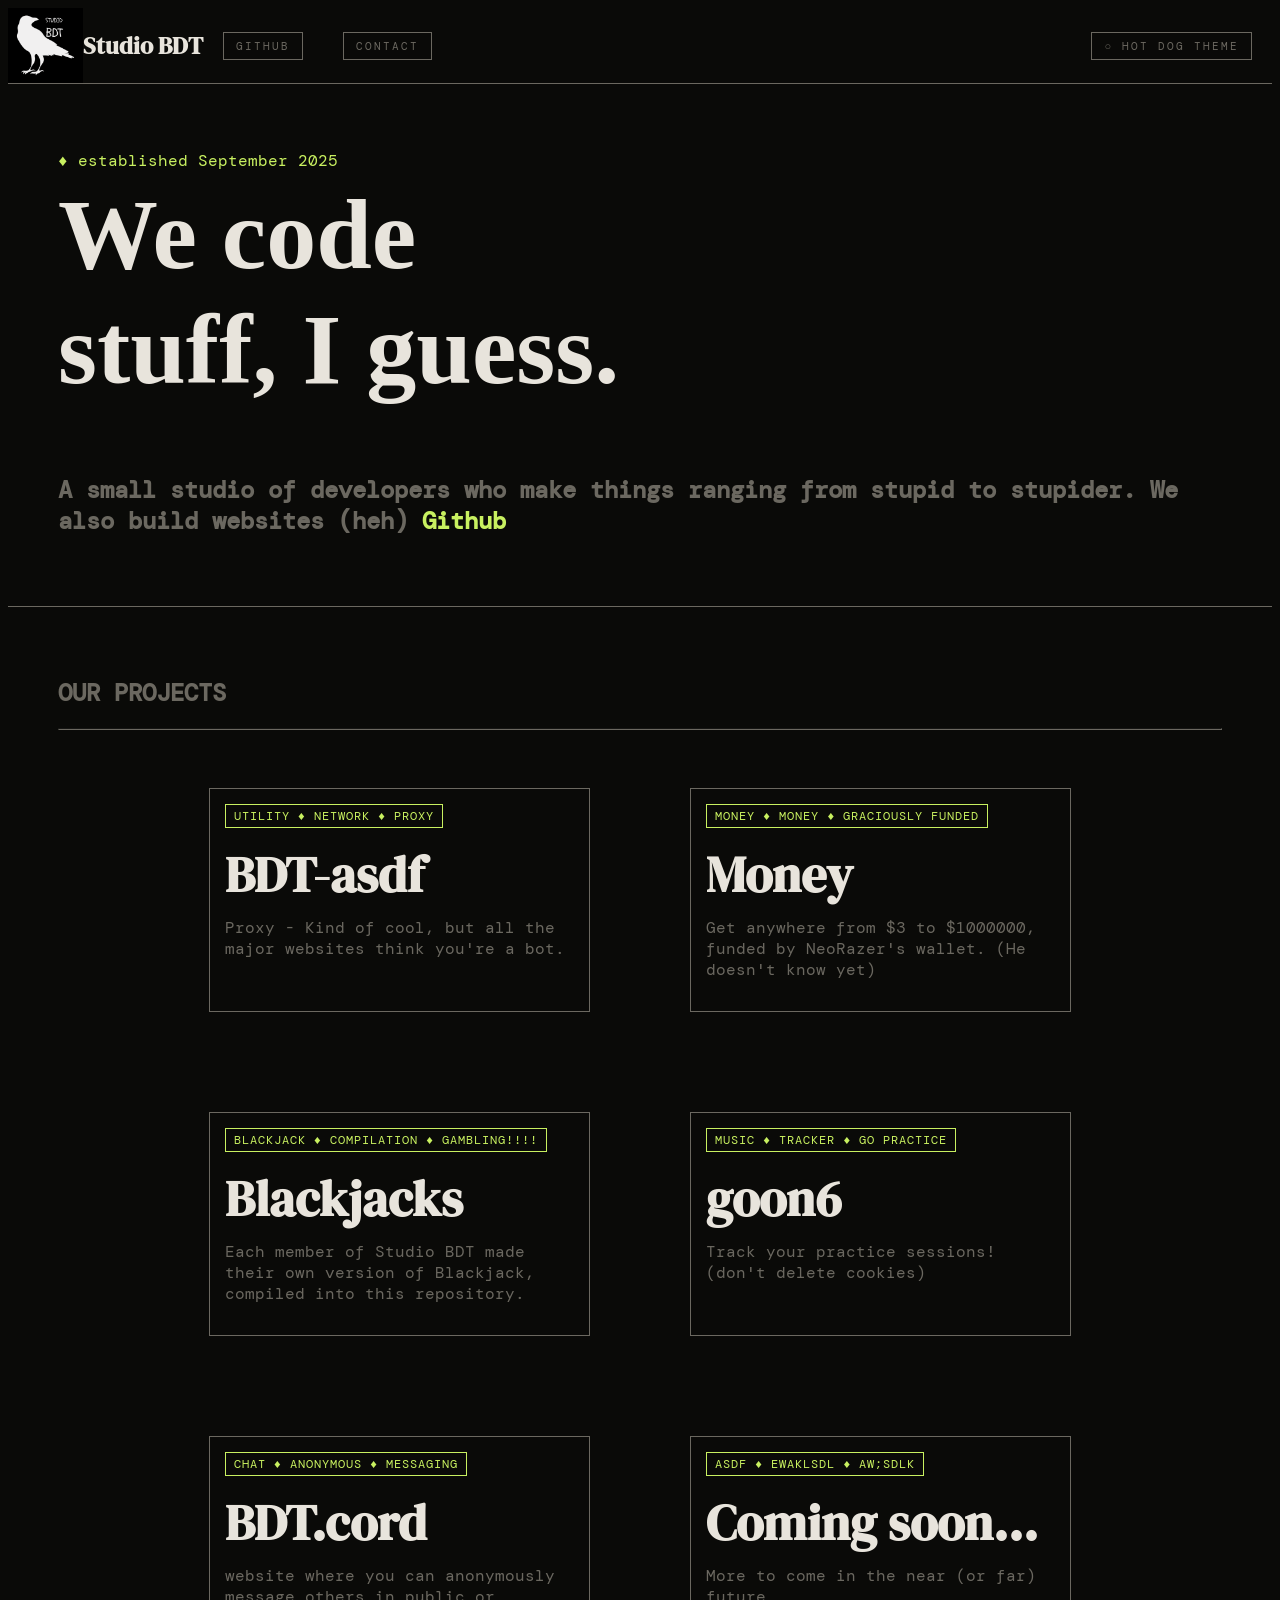
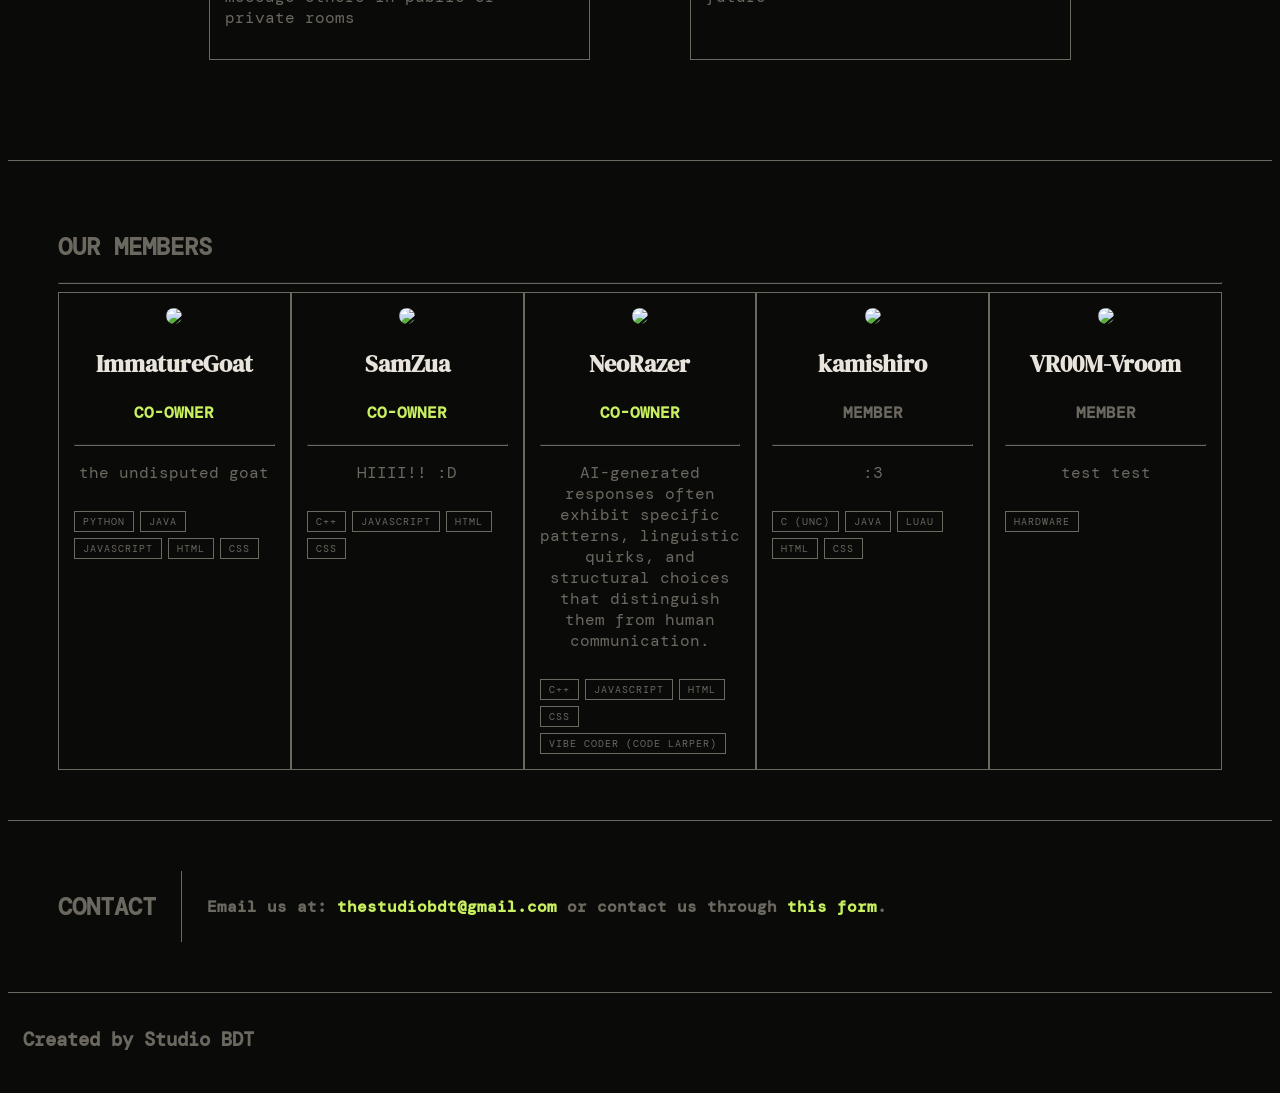
==== commit 3ce0338d: "some renames of projects" ====
--- a/index.html
+++ b/index.html
@@ -33,9 +33,9 @@
 
         <div class="cardholder">
             <div class="card card-animation">
-                <span class="mono tag">Utility ♦ Network ♦ What other tags do I put here?</span>
-                <h2 class="serif">Proxy</h2>
-                <p class="mono">Kind of cool, but it works like 50% of the time. </p>
+                <span class="mono tag">Utility ♦ Network ♦ Proxy</span>
+                <h2 class="serif">BDT-asdf</h2>
+                <p class="mono">Proxy - Kind of cool, but all the major websites think you're a bot. </p>
                 <a class="card-link" href="https://bdt-asdf.vercel.app" target="_blank"></a>
             </div>
             </a>
@@ -56,16 +56,16 @@
 
             <div class="card card-animation">
                 <span class="mono tag">Music ♦ Tracker ♦ Go practice</span>
-                <h2 class="serif">Music Tracker</h2>
+                <h2 class="serif">goon6</h2>
                 <p class="mono">Track your practice sessions! (don't delete cookies)</p>
                 <a class="card-link" href="https://studio-bdt.github.io/goon6" target="_blank"></a>
             </div>
 
             <div class="card card-animation">
-                <span class="mono tag">Chat ♦ Messages ♦ Indev</span>
-                <h2 class="serif">BDT-cord</h2>
-                <p class="mono">messaging website, I guess. I'm confident it works (probably a bunch of bugs though)</p>
-                <a class="card-link" href="https://bdt-cord.vercel.app" target="_blank"></a>
+                <span class="mono tag">Chat ♦ Anonymous ♦ Messaging</span>
+                <h2 class="serif">BDT.cord</h2>
+                <p class="mono">website where you can anonymously message others in public or private rooms</p>
+                <a class="card-link" href="https://bdtcord.vercel.app" target="_blank"></a>
             </div>
 
             <div class="card card-animation">
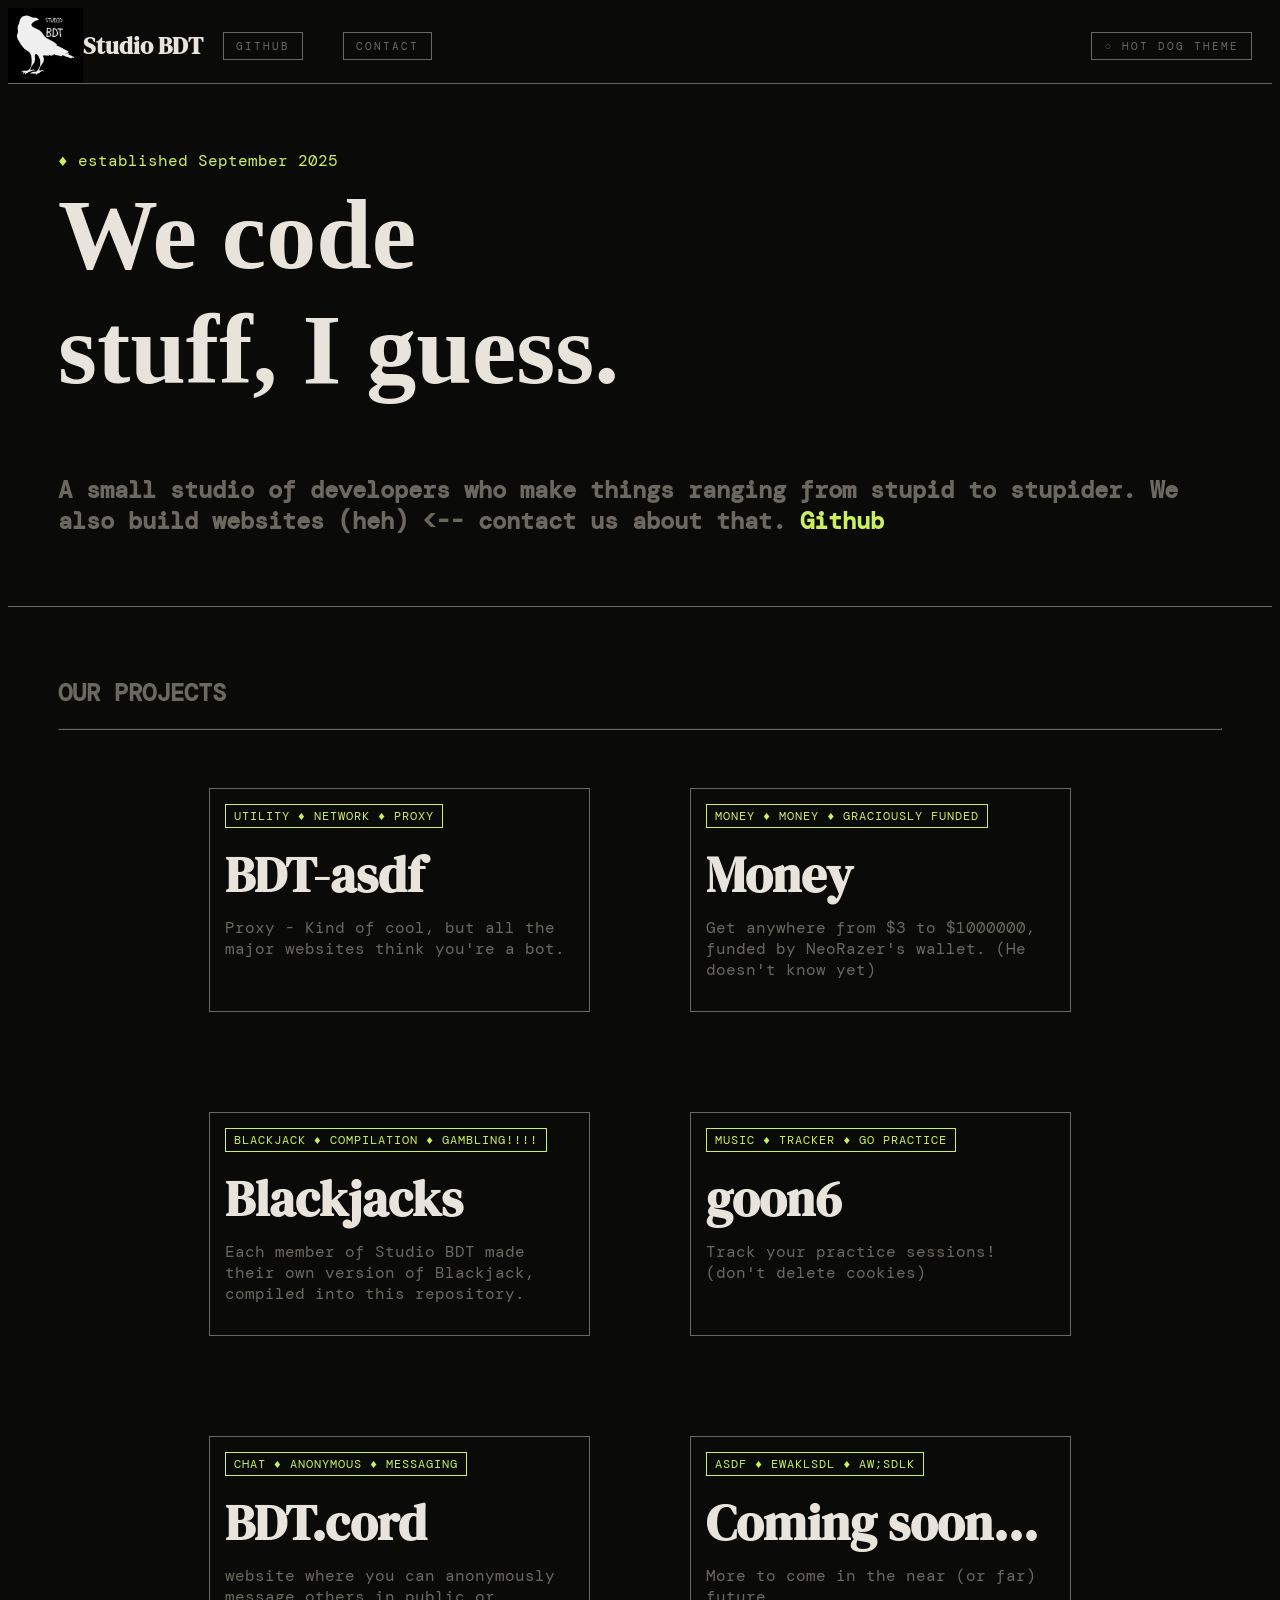
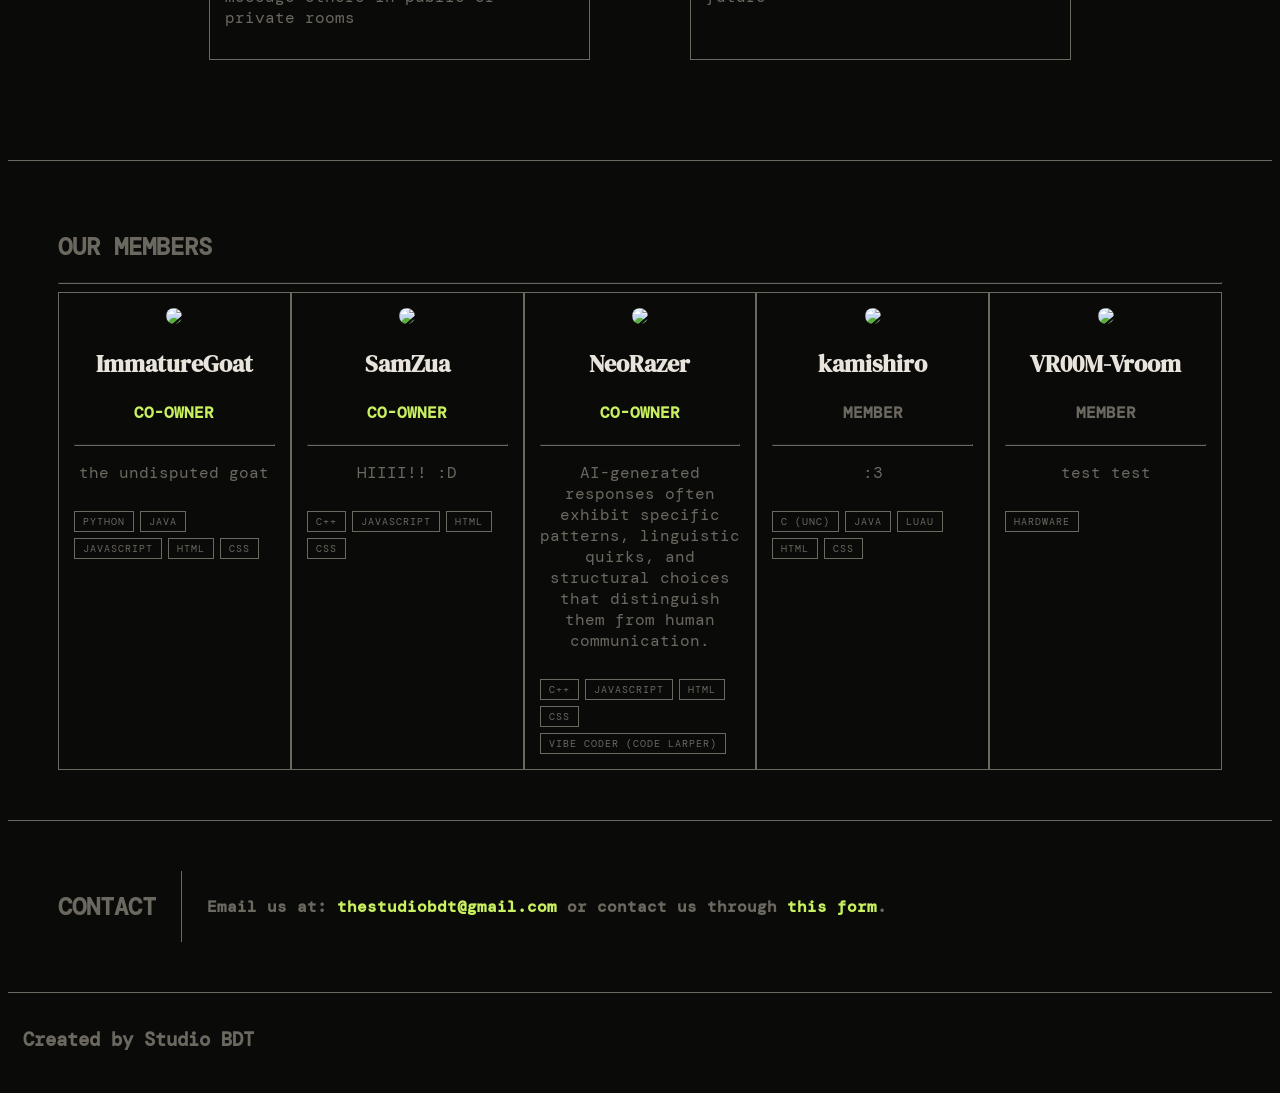
==== commit 88df5a5b: "Update studio description and contact information" ====
--- a/index.html
+++ b/index.html
@@ -23,7 +23,7 @@
     <div class="hero">
         <p class="mono">♦ established September 2025</p>
         <h1>We code stuff, I guess. </h1>
-        <h2 class="mono">A small studio of developers who make things ranging from stupid to stupider. We also build websites (heh) <a class="github" href="https://github.com/studio-bdt" target="_blank">Github</a></h2>
+        <h2 class="mono">A small studio of developers who make things ranging from stupid to stupider. We also build websites (heh) <-- contact us about that. <a class="github" href="https://github.com/studio-bdt" target="_blank">Github</a></h2>
     </div>
 
     <div class="projects">
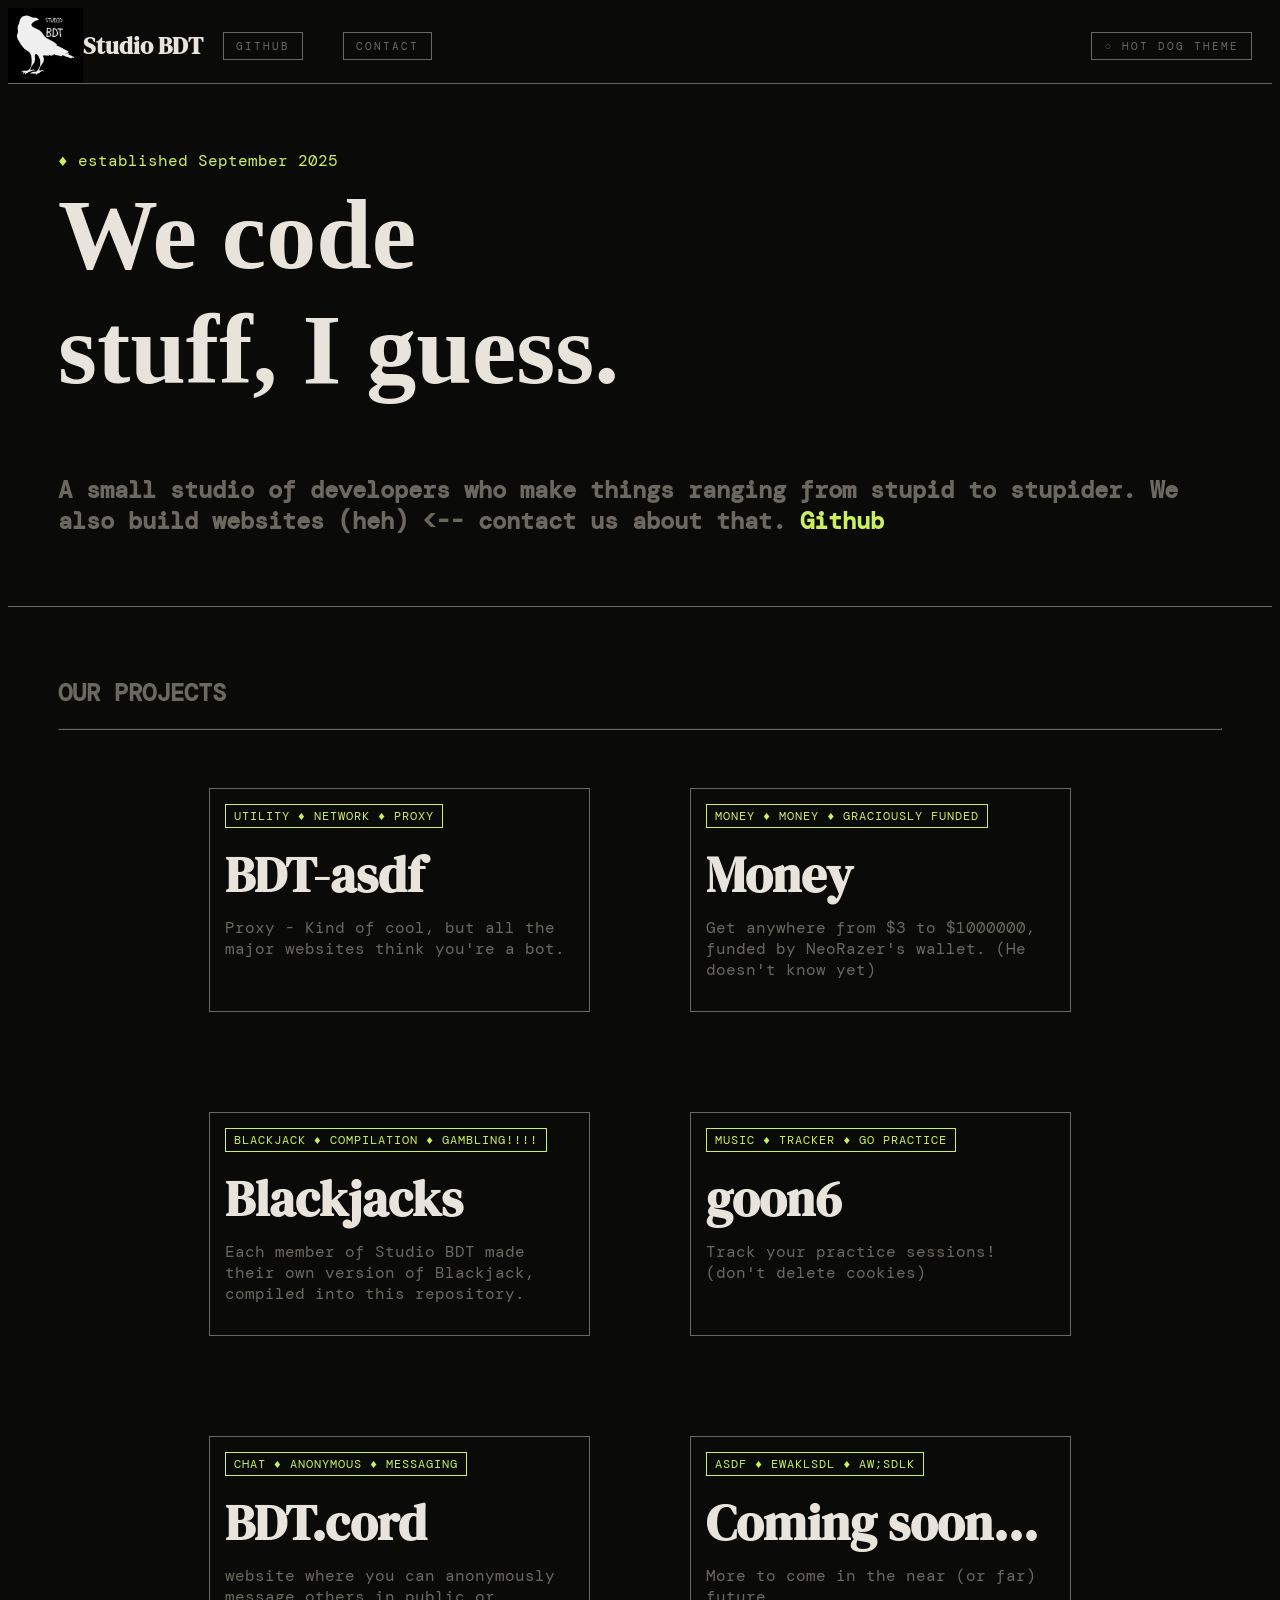
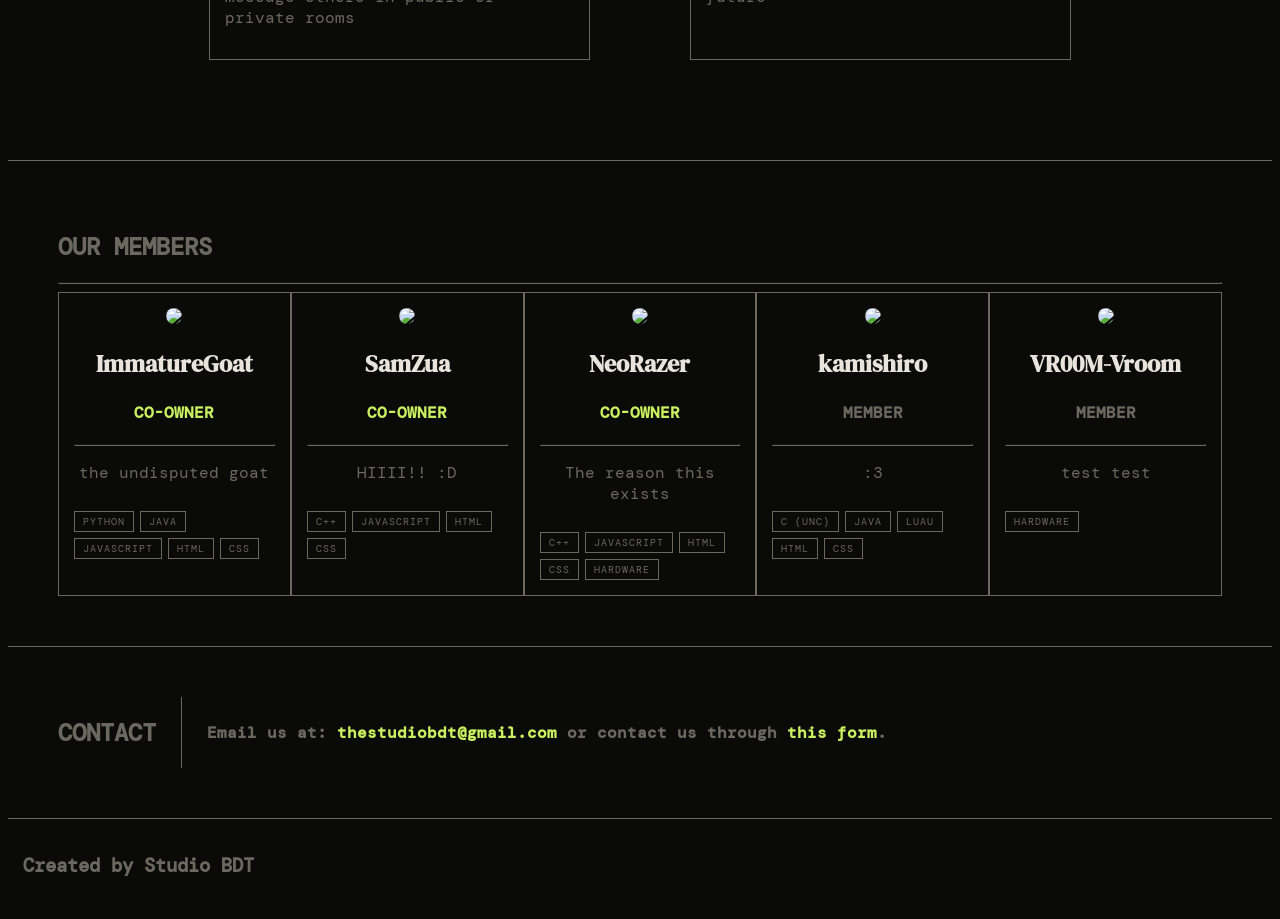
==== commit f53a27be: "made member descriptions better" ====
--- a/index.html
+++ b/index.html
@@ -123,14 +123,14 @@
                 <h2 class="serif z2">NeoRazer</h2>
                 <h4 class="mono ownertag z2">Co-owner</h4>
                 <hr>
-                <p class="mono gray z2 bruh">AI-generated responses often exhibit specific patterns, linguistic quirks, and structural choices that distinguish them from human communication.</p>
+                <p class="mono gray z2 bruh">The reason this exists</p>
                 
                 <div class="skills">
                     <span class="skill border-animation">C++</span>
                     <span class="skill border-animation">JavaScript</span>
                     <span class="skill border-animation">HTML</span>
                     <span class="skill border-animation">CSS</span>
-                    <span class="skill border-animation">Vibe Coder (code larper)</span>
+                    <span class="skill border-animation">Hardware</span>
                 </div>
             </div>
 
